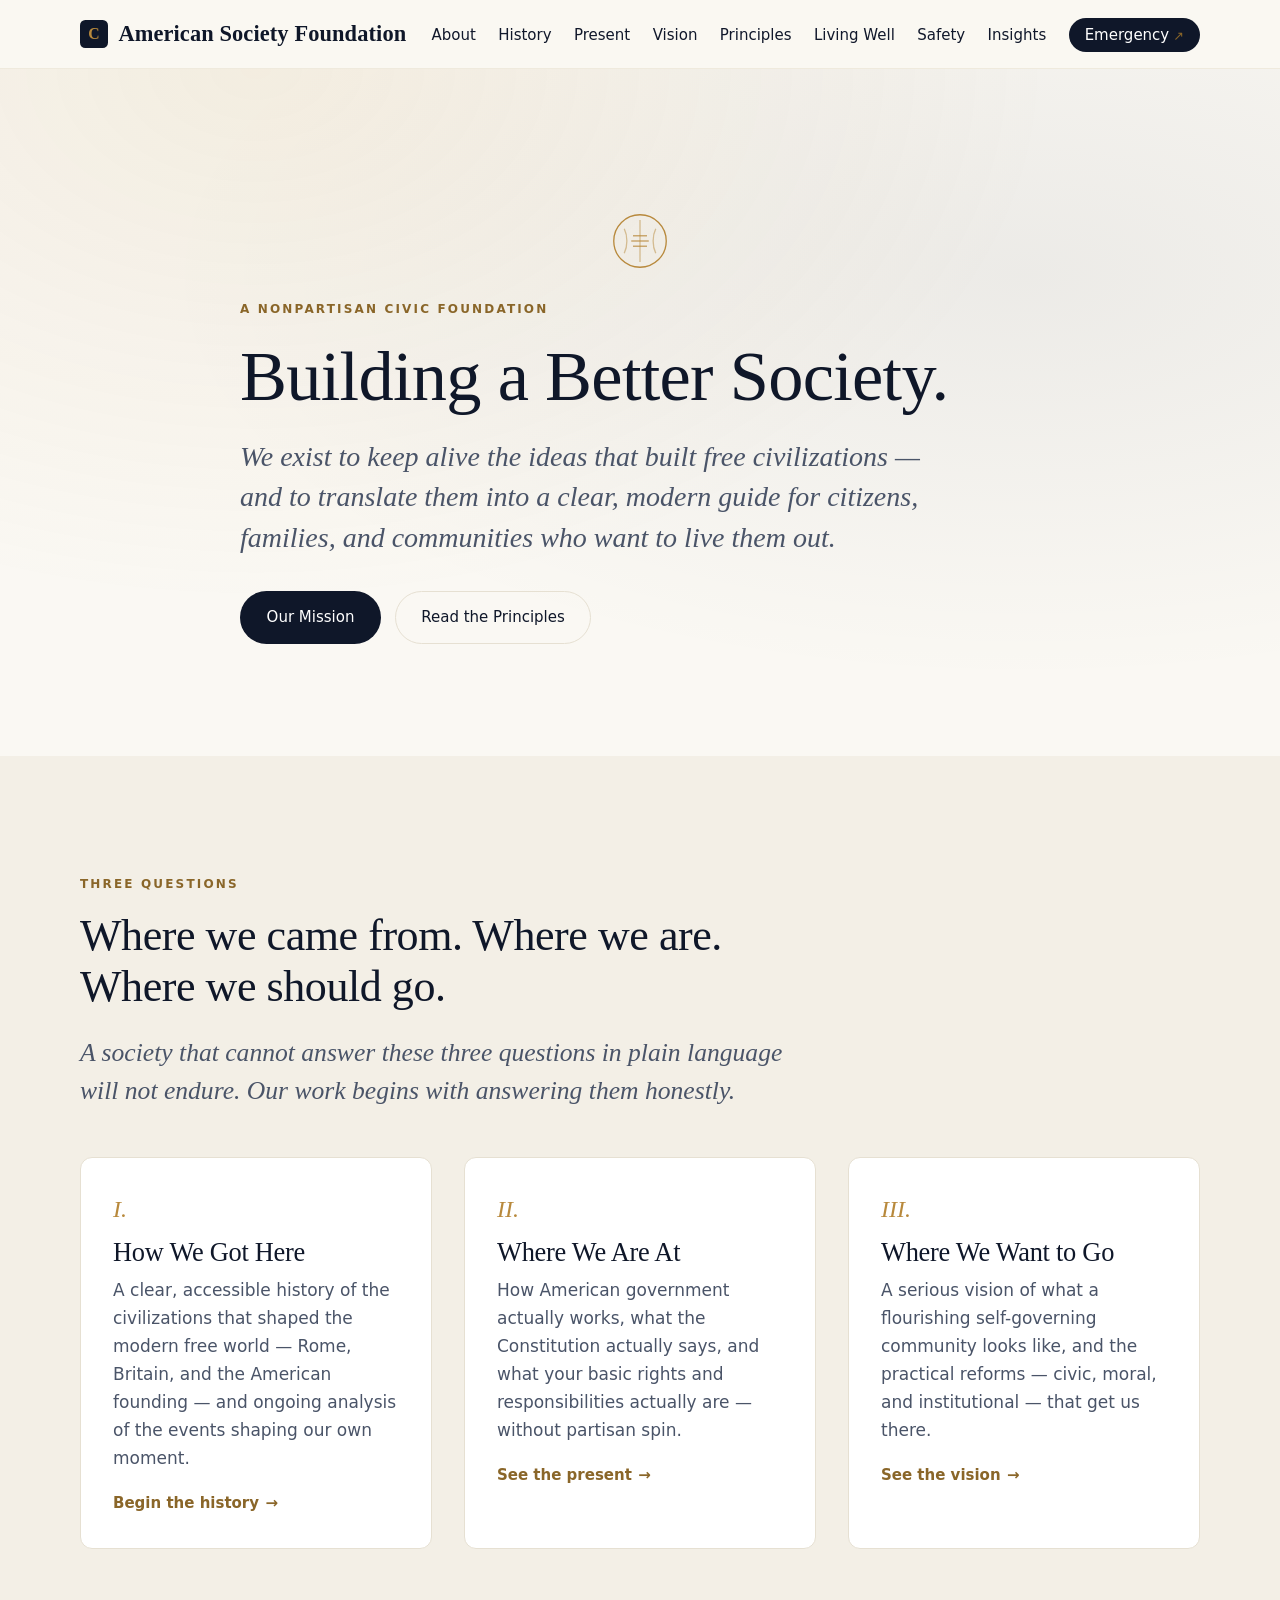
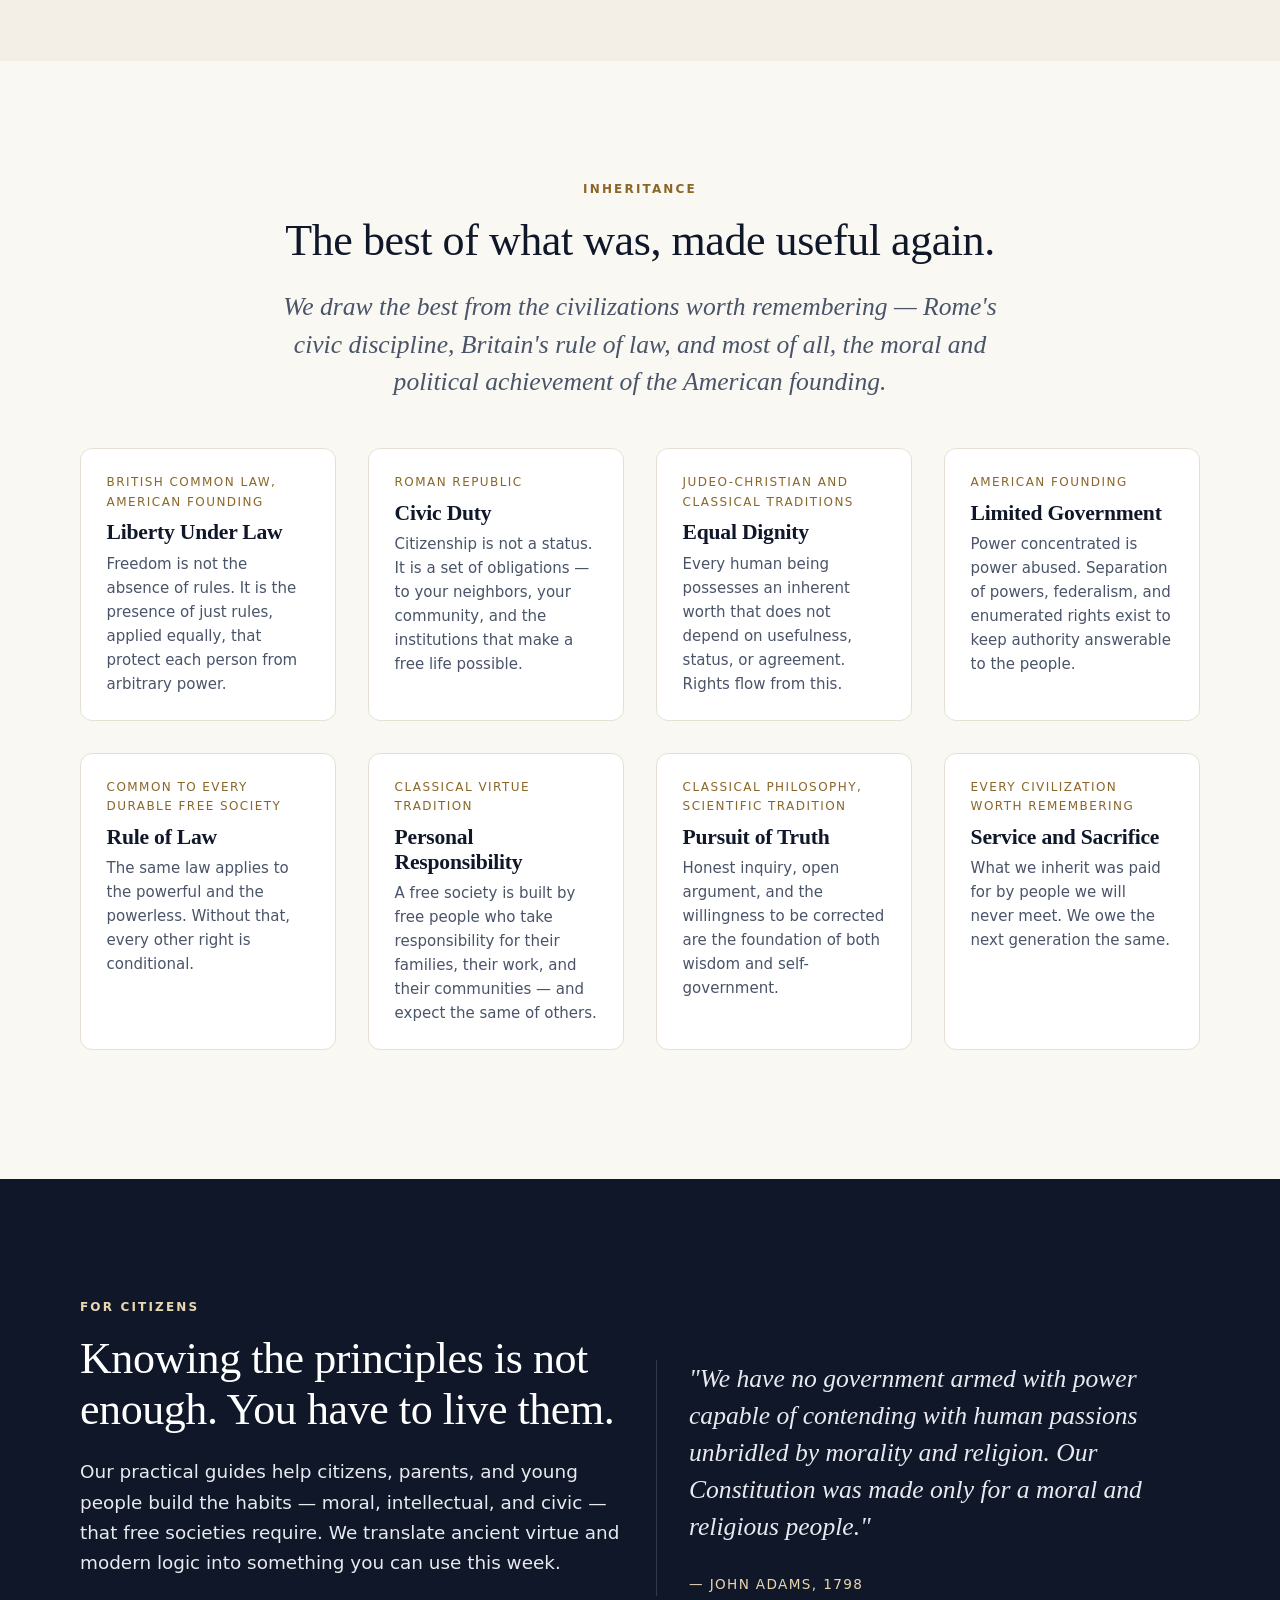
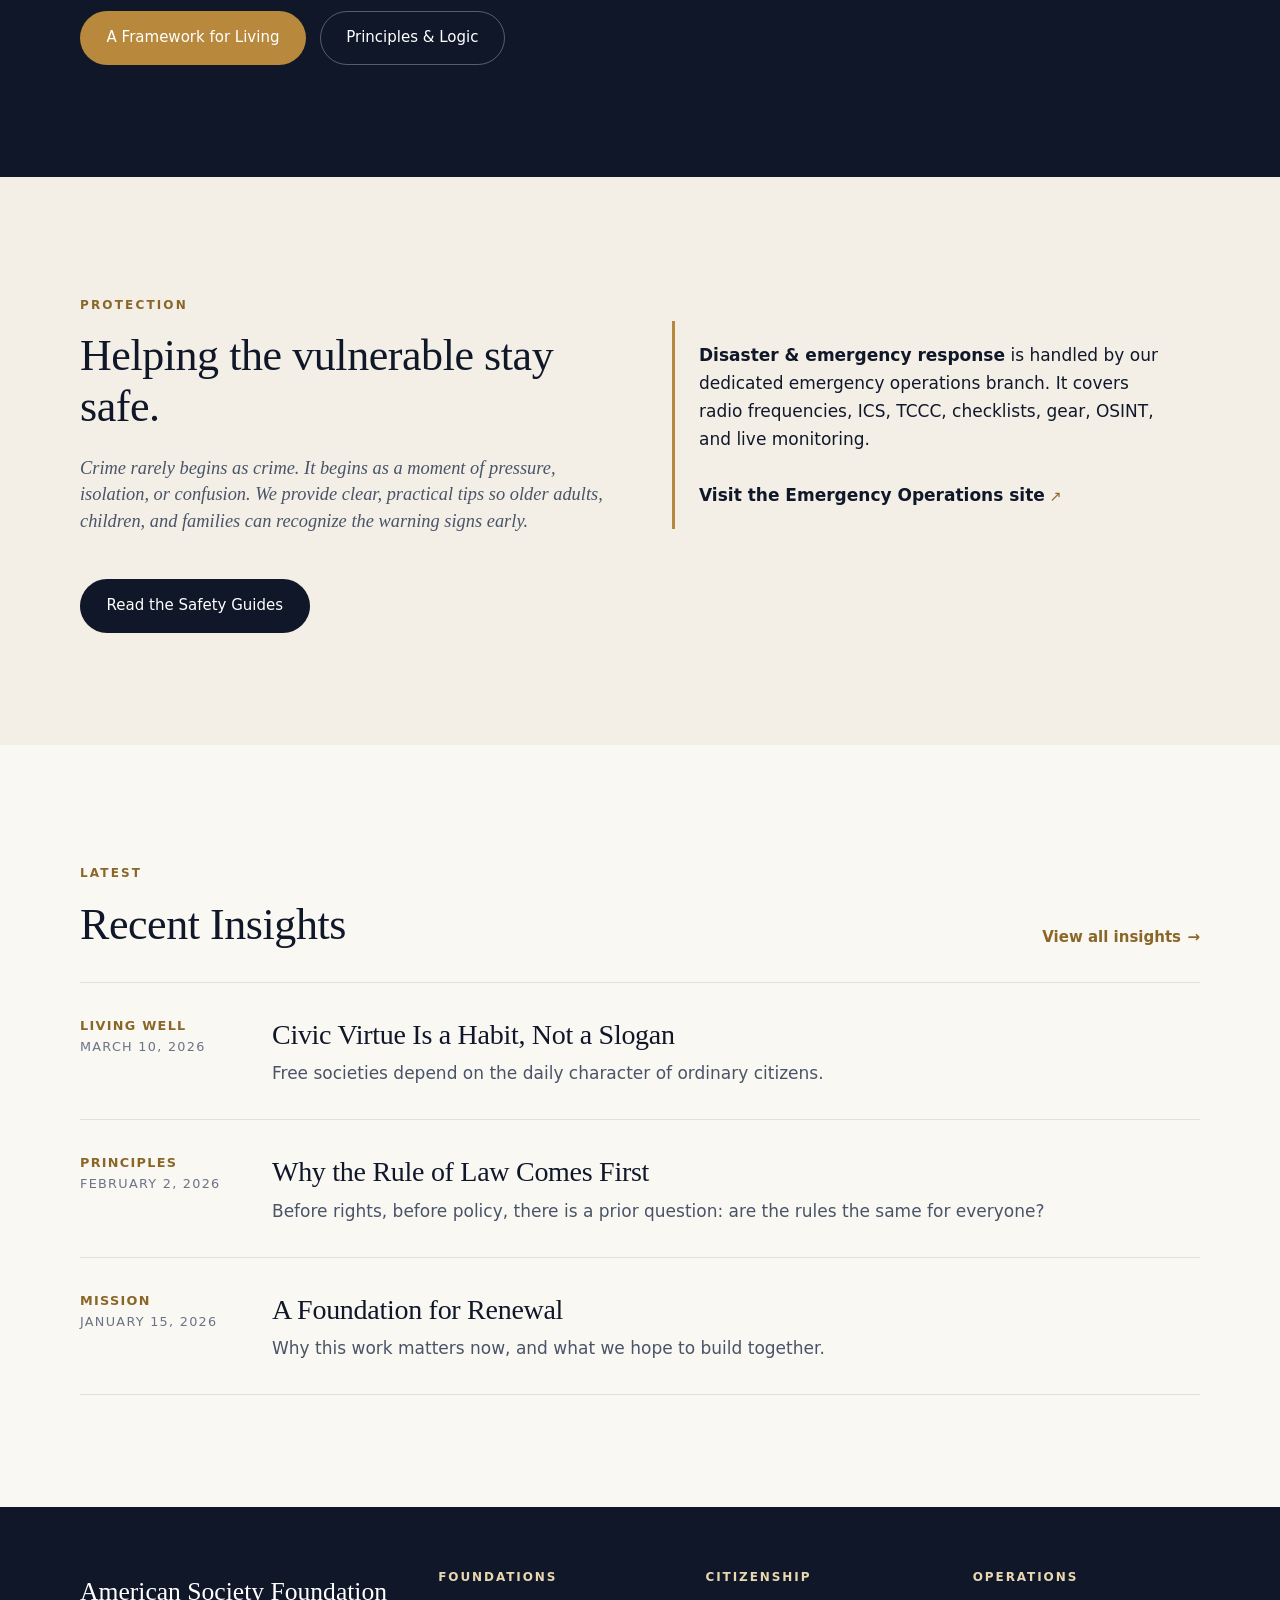
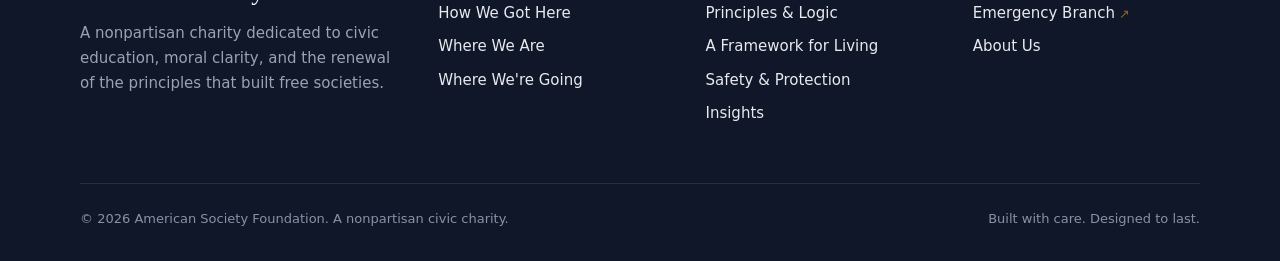
==== index.html @ f8b7f5d6 "first commit" ====
<!doctype html>
<html lang="en">
<head>
  <meta charset="utf-8" />
  <meta name="viewport" content="width=device-width, initial-scale=1" />
  <title>Civitas Foundation — Building a Better Society</title>
  <meta name="description" content="A nonpartisan charity dedicated to civic education, moral clarity, and the renewal of the principles that built free societies. History, government, virtue, and personal responsibility — clearly explained." />
  <meta name="theme-color" content="#0f1729" />
  <link rel="canonical" href="https://example.org/" />
  <link rel="icon" href="data:image/svg+xml,%3Csvg xmlns='http://www.w3.org/2000/svg' viewBox='0 0 32 32'%3E%3Crect width='32' height='32' fill='%230f1729'/%3E%3Ctext x='16' y='22' text-anchor='middle' font-family='Georgia,serif' font-size='18' fill='%23b8893c'%3EC%3C/text%3E%3C/svg%3E" />
  <link rel="stylesheet" href="css/styles.css" />

  <!-- Open Graph / Twitter -->
  <meta property="og:type" content="website" />
  <meta property="og:title" content="Civitas Foundation — Building a Better Society" />
  <meta property="og:description" content="Civic education, moral clarity, and the renewal of the principles that built free societies." />
  <meta property="og:url" content="https://example.org/" />
  <meta name="twitter:card" content="summary_large_image" />

  <!-- JSON-LD: Organization -->
  <script type="application/ld+json">
  {
    "@context": "https://schema.org",
    "@type": "NGO",
    "name": "Civitas Foundation",
    "description": "A nonpartisan charity dedicated to civic education, moral clarity, and the renewal of the principles that built free societies.",
    "url": "https://example.org/",
    "sameAs": []
  }
  </script>
</head>
<body>

  <a class="skip" href="#main">Skip to content</a>

  <header class="site-header">
    <div class="container">
      <nav class="nav" aria-label="Primary">
        <a class="brand" href="index.html" aria-label="Civitas Foundation home">
          <svg class="brand__mark" viewBox="0 0 32 32" aria-hidden="true">
            <rect width="32" height="32" rx="6" fill="#0f1729"/>
            <text x="16" y="22" text-anchor="middle" font-family="Cormorant Garamond, Georgia, serif" font-size="18" fill="#b8893c" font-weight="600">C</text>
          </svg>
          <span data-site="name">Civitas Foundation</span>
        </a>
        <button class="nav-toggle" aria-label="Toggle menu" aria-expanded="false" aria-controls="nav-links">
          <svg viewBox="0 0 24 24" fill="none" stroke="currentColor" stroke-width="2" stroke-linecap="round"><path d="M4 7h16M4 12h16M4 17h16"/></svg>
        </button>
        <ul class="nav-links" id="nav-links">
          <li><a href="about.html">About</a></li>
          <li><a href="history.html">History</a></li>
          <li><a href="present.html">Present</a></li>
          <li><a href="future.html">Vision</a></li>
          <li><a href="principles.html">Principles</a></li>
          <li><a href="living.html">Living Well</a></li>
          <li><a href="safety.html">Safety</a></li>
          <li><a href="articles.html">Insights</a></li>
          <li><a class="nav-cta ext" data-emergency-link href="#">Emergency</a></li>
        </ul>
      </nav>
    </div>
  </header>

  <main id="main">

    <!-- HERO -->
    <section class="hero">
      <div class="container hero__inner">
        <svg class="crest" viewBox="0 0 64 64" aria-hidden="true" fill="none" stroke="currentColor" stroke-width="1.5">
          <circle cx="32" cy="32" r="30"/>
          <path d="M32 8v48M14 18c4 8 4 20 0 28M50 18c-4 8-4 20 0 28" opacity="0.5"/>
          <path d="M22 32h20M24 26h16M24 38h16" opacity="0.7"/>
        </svg>
        <span class="eyebrow">A Nonpartisan Civic Foundation</span>
        <h1>Building a&nbsp;Better Society.</h1>
        <p class="hero__lead">
          We exist to keep alive the ideas that built free civilizations — and to translate them into a clear, modern guide for citizens, families, and communities who want to live them out.
        </p>
        <div class="cta-row">
          <a href="about.html" class="btn btn--primary">Our Mission</a>
          <a href="principles.html" class="btn btn--ghost">Read the Principles</a>
        </div>
      </div>
    </section>

    <!-- THREE PILLARS -->
    <section class="section section--alt">
      <div class="container">
        <div style="max-width: 720px; margin-bottom: 3rem;" class="reveal">
          <span class="eyebrow">Three Questions</span>
          <h2>Where we came from. Where we are. Where we should go.</h2>
          <p class="lead">A society that cannot answer these three questions in plain language will not endure. Our work begins with answering them honestly.</p>
        </div>

        <div class="grid grid--3">
          <article class="card reveal">
            <span class="card__num">I.</span>
            <h3 class="card__title">How We Got Here</h3>
            <p class="card__body">
              A clear, accessible history of the civilizations that shaped the modern free world — Rome, Britain, and the American founding — and ongoing analysis of the events shaping our own moment.
            </p>
            <a href="history.html" class="card__link">Begin the history</a>
          </article>

          <article class="card reveal">
            <span class="card__num">II.</span>
            <h3 class="card__title">Where We Are At</h3>
            <p class="card__body">
              How American government actually works, what the Constitution actually says, and what your basic rights and responsibilities actually are — without partisan spin.
            </p>
            <a href="present.html" class="card__link">See the present</a>
          </article>

          <article class="card reveal">
            <span class="card__num">III.</span>
            <h3 class="card__title">Where We Want to Go</h3>
            <p class="card__body">
              A serious vision of what a flourishing self-governing community looks like, and the practical reforms — civic, moral, and institutional — that get us there.
            </p>
            <a href="future.html" class="card__link">See the vision</a>
          </article>
        </div>
      </div>
    </section>

    <!-- VALUES -->
    <section class="section">
      <div class="container">
        <div style="text-align: center; max-width: 720px; margin: 0 auto 3rem;" class="reveal">
          <span class="eyebrow">Inheritance</span>
          <h2>The best of what was, made useful again.</h2>
          <p class="lead">
            We draw the best from the civilizations worth remembering — Rome's civic discipline, Britain's rule of law, and most of all, the moral and political achievement of the American founding.
          </p>
        </div>
        <ul class="grid grid--4" style="list-style:none; padding:0;" data-source="data/values.json" data-template="value"></ul>
      </div>
    </section>

    <!-- LIVING WELL -->
    <section class="section section--dark">
      <div class="container">
        <div class="grid grid--2" style="align-items:center;">
          <div class="reveal">
            <span class="eyebrow">For Citizens</span>
            <h2>Knowing the principles is not enough. You have to live them.</h2>
            <p style="font-size:1.15rem; max-width:540px;">
              Our practical guides help citizens, parents, and young people build the habits — moral, intellectual, and civic — that free societies require. We translate ancient virtue and modern logic into something you can use this week.
            </p>
            <div class="cta-row">
              <a href="living.html" class="btn btn--gold">A Framework for Living</a>
              <a href="principles.html" class="btn btn--ghost" style="color:#fff; border-color:rgba(255,255,255,0.3);">Principles &amp; Logic</a>
            </div>
          </div>
          <div class="reveal" style="border-left: 1px solid rgba(255,255,255,0.15); padding-left: 2rem;">
            <p style="font-family: var(--font-serif); font-size: 1.6rem; line-height: 1.45; font-style: italic; color:#e8eaf0;">
              "We have no government armed with power capable of contending with human passions unbridled by morality and religion. Our Constitution was made only for a moral and religious people."
            </p>
            <p style="margin-top: 1rem; font-size: 0.85rem; letter-spacing: 0.1em; text-transform: uppercase; color: var(--color-accent-soft);">— John Adams, 1798</p>
          </div>
        </div>
      </div>
    </section>

    <!-- SAFETY -->
    <section class="section section--alt">
      <div class="container">
        <div class="grid grid--2" style="align-items:start; gap: 4rem;">
          <div class="reveal">
            <span class="eyebrow">Protection</span>
            <h2>Helping the vulnerable stay safe.</h2>
            <p class="lead" style="font-size: 1.15rem;">
              Crime rarely begins as crime. It begins as a moment of pressure, isolation, or confusion. We provide clear, practical tips so older adults, children, and families can recognize the warning signs early.
            </p>
            <a href="safety.html" class="btn btn--primary" style="margin-top:1.5rem;">Read the Safety Guides</a>
          </div>
          <div class="reveal">
            <div class="callout">
              <strong>Disaster &amp; emergency response</strong> is handled by our dedicated emergency operations branch. It covers radio frequencies, ICS, TCCC, checklists, gear, OSINT, and live monitoring.
              <br><br>
              <a class="ext" data-emergency-link href="#"><strong>Visit the Emergency Operations site</strong></a>
            </div>
          </div>
        </div>
      </div>
    </section>

    <!-- LATEST INSIGHTS -->
    <section class="section">
      <div class="container">
        <div style="display:flex; align-items:end; justify-content:space-between; flex-wrap:wrap; gap:1rem; margin-bottom: 2rem;" class="reveal">
          <div>
            <span class="eyebrow">Latest</span>
            <h2 style="margin:0;">Recent Insights</h2>
          </div>
          <a href="articles.html" class="card__link">View all insights</a>
        </div>
        <ul class="article-list" data-source="data/articles.json" data-template="article" data-limit="3"></ul>
      </div>
    </section>

  </main>

  <!-- FOOTER -->
  <footer class="site-footer">
    <div class="container">
      <div class="footer-grid">
        <div>
          <div class="footer-brand" data-site="name">Civitas Foundation</div>
          <p class="footer-tagline" data-site="description">Building a better society through civic education and moral clarity.</p>
        </div>
        <div class="footer-col">
          <h4>Foundations</h4>
          <ul>
            <li><a href="history.html">How We Got Here</a></li>
            <li><a href="present.html">Where We Are</a></li>
            <li><a href="future.html">Where We're Going</a></li>
          </ul>
        </div>
        <div class="footer-col">
          <h4>Citizenship</h4>
          <ul>
            <li><a href="principles.html">Principles &amp; Logic</a></li>
            <li><a href="living.html">A Framework for Living</a></li>
            <li><a href="safety.html">Safety &amp; Protection</a></li>
            <li><a href="articles.html">Insights</a></li>
          </ul>
        </div>
        <div class="footer-col">
          <h4>Operations</h4>
          <ul>
            <li><a class="ext" data-emergency-link href="#">Emergency Branch</a></li>
            <li><a href="about.html">About Us</a></li>
          </ul>
        </div>
      </div>
      <div class="footer-bottom">
        <div>© <span id="year">2026</span> <span data-site="name">Civitas Foundation</span>. A nonpartisan civic charity.</div>
        <div>Built with care. Designed to last.</div>
      </div>
    </div>
  </footer>

  <script src="js/data-loader.js"></script>
  <script src="js/main.js"></script>
</body>
</html>
---- css/styles.css ----
/* ==========================================================================
   Civitas Foundation — Design System
   Modern + classical. Apple-style restraint with civic gravity.
   ========================================================================== */

:root {
  /* Palette */
  --color-bg: #faf8f3;          /* warm cream — like aged paper / marble */
  --color-surface: #ffffff;
  --color-surface-alt: #f3efe6;
  --color-text: #11182b;        /* deep ink */
  --color-text-muted: #4a5468;
  --color-text-soft: #6b7387;
  --color-navy: #0f1729;        /* federal navy */
  --color-navy-soft: #1a2440;
  --color-accent: #b8893c;      /* antique gold */
  --color-accent-dark: #8a6629;
  --color-accent-soft: #e8d8b0;
  --color-border: #e6e0d2;
  --color-border-soft: #efeadd;

  /* Typography */
  --font-serif: 'Cormorant Garamond', 'Playfair Display', 'Times New Roman', Georgia, serif;
  --font-sans: -apple-system, BlinkMacSystemFont, 'Inter', 'Segoe UI', Roboto, system-ui, sans-serif;
  --font-mono: ui-monospace, 'SF Mono', 'Menlo', monospace;

  /* Scale */
  --fs-xs: 0.8125rem;
  --fs-sm: 0.9375rem;
  --fs-base: 1.0625rem;
  --fs-lg: 1.1875rem;
  --fs-xl: 1.5rem;
  --fs-2xl: 2rem;
  --fs-3xl: 2.75rem;
  --fs-4xl: 3.75rem;
  --fs-5xl: 5rem;

  /* Layout */
  --max-w: 1200px;
  --max-w-content: 720px;
  --max-w-wide: 1400px;
  --pad-x: clamp(1.25rem, 4vw, 2.5rem);
  --radius: 4px;
  --radius-lg: 12px;

  /* Motion */
  --ease: cubic-bezier(0.2, 0.7, 0.2, 1);
  --dur: 220ms;

  /* Shadow */
  --shadow-sm: 0 1px 2px rgba(15, 23, 41, 0.04), 0 1px 3px rgba(15, 23, 41, 0.06);
  --shadow-md: 0 4px 12px rgba(15, 23, 41, 0.06), 0 8px 24px rgba(15, 23, 41, 0.05);
  --shadow-lg: 0 12px 40px rgba(15, 23, 41, 0.10);
}

/* Web fonts (Cormorant + Inter) */
@import url('https://fonts.googleapis.com/css2?family=Cormorant+Garamond:ital,wght@0,400;0,500;0,600;0,700;1,400;1,500&family=Inter:wght@400;500;600;700&display=swap');

/* ==========================================================================
   Reset & base
   ========================================================================== */

*, *::before, *::after { box-sizing: border-box; }

html {
  -webkit-text-size-adjust: 100%;
  text-size-adjust: 100%;
  scroll-behavior: smooth;
}

body {
  margin: 0;
  background: var(--color-bg);
  color: var(--color-text);
  font-family: var(--font-sans);
  font-size: var(--fs-base);
  line-height: 1.65;
  -webkit-font-smoothing: antialiased;
  -moz-osx-font-smoothing: grayscale;
  text-rendering: optimizeLegibility;
  font-feature-settings: 'kern', 'liga', 'calt';
}

img, svg { max-width: 100%; display: block; }

a {
  color: var(--color-navy);
  text-decoration: none;
  transition: color var(--dur) var(--ease);
}
a:hover { color: var(--color-accent-dark); }

p { margin: 0 0 1.1em; }
p:last-child { margin-bottom: 0; }

/* Headings — classical serif */
h1, h2, h3, h4, h5 {
  font-family: var(--font-serif);
  font-weight: 500;
  line-height: 1.15;
  letter-spacing: -0.01em;
  color: var(--color-navy);
  margin: 0 0 0.5em;
}
h1 { font-size: clamp(2.5rem, 5.5vw, var(--fs-5xl)); font-weight: 500; }
h2 { font-size: clamp(2rem, 3.8vw, var(--fs-3xl)); }
h3 { font-size: var(--fs-2xl); }
h4 { font-size: var(--fs-xl); font-weight: 600; }

/* Eyebrow / kicker — small caps sans, used above headings */
.eyebrow {
  display: inline-block;
  font-family: var(--font-sans);
  font-size: 0.75rem;
  font-weight: 600;
  letter-spacing: 0.18em;
  text-transform: uppercase;
  color: var(--color-accent-dark);
  margin-bottom: 1rem;
}

.lead {
  font-family: var(--font-serif);
  font-size: clamp(1.25rem, 2vw, 1.6rem);
  line-height: 1.45;
  color: var(--color-text-muted);
  font-style: italic;
  font-weight: 400;
}

/* ==========================================================================
   Utility classes
   ========================================================================== */

.container {
  width: 100%;
  max-width: var(--max-w);
  margin: 0 auto;
  padding-left: var(--pad-x);
  padding-right: var(--pad-x);
}
.container--narrow { max-width: var(--max-w-content); }
.container--wide   { max-width: var(--max-w-wide); }

.section { padding: clamp(4rem, 9vw, 7rem) 0; }
.section--tight { padding: clamp(2.5rem, 6vw, 4.5rem) 0; }
.section--alt { background: var(--color-surface-alt); }
.section--dark {
  background: var(--color-navy);
  color: #e8eaf0;
}
.section--dark h1, .section--dark h2, .section--dark h3 { color: #ffffff; }
.section--dark .eyebrow { color: var(--color-accent-soft); }
.section--dark .lead { color: #c8cdd9; }

.divider-ornament {
  display: flex;
  align-items: center;
  justify-content: center;
  gap: 0.75rem;
  margin: 2.5rem auto;
  color: var(--color-accent);
  opacity: 0.7;
}
.divider-ornament::before,
.divider-ornament::after {
  content: '';
  flex: 0 0 60px;
  height: 1px;
  background: currentColor;
}
.divider-ornament__mark {
  font-family: var(--font-serif);
  font-size: 1.25rem;
  letter-spacing: 0.5em;
}

/* ==========================================================================
   Header / Navigation
   ========================================================================== */

.site-header {
  position: sticky;
  top: 0;
  z-index: 50;
  background: rgba(250, 248, 243, 0.85);
  backdrop-filter: saturate(180%) blur(20px);
  -webkit-backdrop-filter: saturate(180%) blur(20px);
  border-bottom: 1px solid var(--color-border-soft);
}

.nav {
  display: flex;
  align-items: center;
  justify-content: space-between;
  height: 68px;
}

.brand {
  display: flex;
  align-items: center;
  gap: 0.65rem;
  font-family: var(--font-serif);
  font-size: 1.4rem;
  font-weight: 600;
  color: var(--color-navy);
  letter-spacing: 0.005em;
}
.brand__mark {
  width: 28px;
  height: 28px;
  flex: 0 0 28px;
}
.brand:hover { color: var(--color-accent-dark); }

.nav-links {
  display: flex;
  align-items: center;
  gap: 1.4rem;
  list-style: none;
  margin: 0;
  padding: 0;
}
.nav-links a {
  font-size: var(--fs-sm);
  font-weight: 500;
  color: var(--color-text);
  position: relative;
  padding: 0.25rem 0;
}
.nav-links a:hover { color: var(--color-accent-dark); }
.nav-links a.active::after {
  content: '';
  position: absolute;
  left: 0; right: 0; bottom: -4px;
  height: 1.5px;
  background: var(--color-accent);
}
.nav-links .nav-cta {
  background: var(--color-navy);
  color: #fff;
  padding: 0.5rem 1rem;
  border-radius: 999px;
  font-weight: 500;
}
.nav-links .nav-cta:hover { background: var(--color-accent-dark); color: #fff; }

.nav-toggle {
  display: none;
  border: 0;
  background: transparent;
  width: 40px; height: 40px;
  cursor: pointer;
  color: var(--color-navy);
}
.nav-toggle svg { width: 22px; height: 22px; margin: auto; }

@media (max-width: 1024px) {
  .nav-toggle { display: flex; align-items: center; justify-content: center; }
  .nav-links {
    position: fixed;
    inset: 68px 0 auto 0;
    background: var(--color-bg);
    border-bottom: 1px solid var(--color-border);
    flex-direction: column;
    align-items: stretch;
    gap: 0;
    padding: 1rem var(--pad-x);
    transform: translateY(-110%);
    transition: transform var(--dur) var(--ease);
    box-shadow: var(--shadow-md);
  }
  .nav-links.open { transform: translateY(0); }
  .nav-links li { width: 100%; }
  .nav-links a {
    display: block;
    padding: 0.95rem 0;
    border-bottom: 1px solid var(--color-border-soft);
  }
  .nav-links .nav-cta { text-align: center; margin-top: 0.5rem; }
}

/* ==========================================================================
   Hero
   ========================================================================== */

.hero {
  position: relative;
  padding: clamp(5rem, 12vw, 9rem) 0 clamp(4rem, 9vw, 7rem);
  overflow: hidden;
}
.hero::before {
  content: '';
  position: absolute;
  inset: 0;
  background:
    radial-gradient(ellipse at 20% 0%, rgba(184, 137, 60, 0.10), transparent 55%),
    radial-gradient(ellipse at 80% 30%, rgba(15, 23, 41, 0.06), transparent 60%);
  pointer-events: none;
}
.hero__inner {
  position: relative;
  max-width: 880px;
}
.hero h1 {
  margin-bottom: 1.25rem;
}
.hero__lead {
  font-family: var(--font-serif);
  font-size: clamp(1.25rem, 2.2vw, 1.75rem);
  line-height: 1.45;
  color: var(--color-text-muted);
  font-weight: 400;
  font-style: italic;
  max-width: 720px;
}

/* ==========================================================================
   Buttons
   ========================================================================== */

.btn {
  display: inline-flex;
  align-items: center;
  gap: 0.5rem;
  font-family: var(--font-sans);
  font-size: var(--fs-sm);
  font-weight: 500;
  padding: 0.85rem 1.6rem;
  border-radius: 999px;
  border: 1px solid transparent;
  cursor: pointer;
  transition: all var(--dur) var(--ease);
  white-space: nowrap;
}
.btn--primary {
  background: var(--color-navy);
  color: #fff;
}
.btn--primary:hover {
  background: var(--color-accent-dark);
  color: #fff;
  transform: translateY(-1px);
}
.btn--ghost {
  background: transparent;
  color: var(--color-navy);
  border-color: var(--color-border);
}
.btn--ghost:hover {
  border-color: var(--color-navy);
  color: var(--color-navy);
}
.btn--gold {
  background: var(--color-accent);
  color: #fff;
}
.btn--gold:hover { background: var(--color-accent-dark); color: #fff; }

.cta-row { display: flex; flex-wrap: wrap; gap: 0.85rem; margin-top: 2rem; }

/* ==========================================================================
   Pillars / cards grid (3 sections on home)
   ========================================================================== */

.grid { display: grid; gap: clamp(1.25rem, 2.5vw, 2rem); }
.grid--3 { grid-template-columns: repeat(3, minmax(0, 1fr)); }
.grid--2 { grid-template-columns: repeat(2, minmax(0, 1fr)); }
.grid--4 { grid-template-columns: repeat(4, minmax(0, 1fr)); }
@media (max-width: 880px) {
  .grid--3, .grid--4 { grid-template-columns: 1fr; }
  .grid--2 { grid-template-columns: 1fr; }
}

.card {
  background: var(--color-surface);
  border: 1px solid var(--color-border);
  border-radius: var(--radius-lg);
  padding: clamp(1.5rem, 2.5vw, 2.25rem);
  transition: transform var(--dur) var(--ease), box-shadow var(--dur) var(--ease), border-color var(--dur) var(--ease);
}
.card:hover {
  transform: translateY(-3px);
  box-shadow: var(--shadow-md);
  border-color: var(--color-accent-soft);
}
.card__num {
  font-family: var(--font-serif);
  font-style: italic;
  font-size: 1.5rem;
  color: var(--color-accent);
  display: block;
  margin-bottom: 0.5rem;
}
.card__title {
  font-family: var(--font-serif);
  font-size: 1.65rem;
  margin: 0 0 0.5rem;
  color: var(--color-navy);
}
.card__body {
  color: var(--color-text-muted);
  font-size: var(--fs-base);
  margin-bottom: 1rem;
}
.card__link {
  font-size: var(--fs-sm);
  font-weight: 600;
  color: var(--color-accent-dark);
  display: inline-flex;
  align-items: center;
  gap: 0.4rem;
}
.card__link::after {
  content: '→';
  transition: transform var(--dur) var(--ease);
}
.card__link:hover::after { transform: translateX(3px); }

/* Smaller value/principle list cards */
.tile {
  background: var(--color-surface);
  border: 1px solid var(--color-border);
  border-radius: var(--radius-lg);
  padding: 1.5rem 1.6rem;
}
.tile__title {
  font-family: var(--font-serif);
  font-size: 1.35rem;
  font-weight: 600;
  margin: 0 0 0.4rem;
  color: var(--color-navy);
}
.tile__source {
  font-size: 0.75rem;
  letter-spacing: 0.12em;
  text-transform: uppercase;
  color: var(--color-accent-dark);
  margin-bottom: 0.5rem;
  display: block;
}
.tile__body {
  color: var(--color-text-muted);
  font-size: var(--fs-sm);
  line-height: 1.6;
  margin: 0;
}

/* ==========================================================================
   Long-form prose
   ========================================================================== */

.prose {
  max-width: var(--max-w-content);
  margin: 0 auto;
}
.prose p {
  font-size: 1.125rem;
  line-height: 1.75;
  color: var(--color-text);
  margin-bottom: 1.4em;
}
.prose p:first-of-type::first-letter {
  font-family: var(--font-serif);
  float: left;
  font-size: 4.25rem;
  line-height: 0.85;
  padding: 0.4rem 0.6rem 0 0;
  color: var(--color-accent-dark);
  font-weight: 500;
}
.prose h2, .prose h3 {
  margin-top: 2.5em;
  margin-bottom: 0.7em;
}
.prose blockquote {
  border-left: 3px solid var(--color-accent);
  margin: 2em 0;
  padding: 0.25em 0 0.25em 1.5em;
  font-family: var(--font-serif);
  font-style: italic;
  font-size: 1.4rem;
  line-height: 1.5;
  color: var(--color-navy);
}
.prose ul, .prose ol {
  font-size: 1.0625rem;
  line-height: 1.75;
  padding-left: 1.4em;
}
.prose li { margin-bottom: 0.5em; }
.prose hr {
  border: 0;
  height: 1px;
  background: var(--color-border);
  margin: 2.5em 0;
}

/* ==========================================================================
   Article list
   ========================================================================== */

.article-list { list-style: none; padding: 0; margin: 0; }
.article-item {
  padding: 2rem 0;
  border-top: 1px solid var(--color-border);
  display: grid;
  grid-template-columns: 160px 1fr;
  gap: 2rem;
}
.article-item:last-child { border-bottom: 1px solid var(--color-border); }
.article-item__meta {
  font-size: 0.8rem;
  letter-spacing: 0.1em;
  text-transform: uppercase;
  color: var(--color-text-soft);
}
.article-item__category { color: var(--color-accent-dark); font-weight: 600; }
.article-item__title {
  font-family: var(--font-serif);
  font-size: 1.75rem;
  margin: 0.25rem 0 0.5rem;
  color: var(--color-navy);
}
.article-item__title a { color: inherit; }
.article-item__title a:hover { color: var(--color-accent-dark); }
.article-item__summary { color: var(--color-text-muted); margin: 0; }
@media (max-width: 720px) {
  .article-item { grid-template-columns: 1fr; gap: 0.5rem; }
}

/* ==========================================================================
   Hero image with classical motif (CSS-only)
   ========================================================================== */

.crest {
  width: 56px;
  height: 56px;
  margin: 0 auto 1.5rem;
  display: block;
  color: var(--color-accent);
}

/* ==========================================================================
   Footer
   ========================================================================== */

.site-footer {
  background: var(--color-navy);
  color: #c5cad6;
  padding: 4rem 0 2rem;
  font-size: var(--fs-sm);
}
.site-footer a { color: #e8eaf0; }
.site-footer a:hover { color: var(--color-accent-soft); }
.footer-grid {
  display: grid;
  grid-template-columns: 1.4fr 1fr 1fr 1fr;
  gap: 2.5rem;
  margin-bottom: 3rem;
}
.footer-col h4 {
  font-family: var(--font-sans);
  font-size: 0.75rem;
  letter-spacing: 0.16em;
  text-transform: uppercase;
  color: var(--color-accent-soft);
  margin-bottom: 1rem;
  font-weight: 600;
}
.footer-col ul { list-style: none; padding: 0; margin: 0; }
.footer-col li { margin-bottom: 0.55rem; }
.footer-brand {
  font-family: var(--font-serif);
  font-size: 1.6rem;
  color: #fff;
  margin-bottom: 0.5rem;
}
.footer-tagline { color: #9ba2b3; max-width: 320px; }
.footer-bottom {
  border-top: 1px solid rgba(255, 255, 255, 0.1);
  padding-top: 1.5rem;
  display: flex;
  justify-content: space-between;
  flex-wrap: wrap;
  gap: 1rem;
  color: #8a91a3;
  font-size: var(--fs-xs);
}
@media (max-width: 880px) {
  .footer-grid { grid-template-columns: 1fr 1fr; gap: 2rem; }
}
@media (max-width: 540px) {
  .footer-grid { grid-template-columns: 1fr; }
}

/* ==========================================================================
   Page header (smaller hero on inner pages)
   ========================================================================== */

.page-header {
  padding: clamp(4rem, 8vw, 6rem) 0 clamp(2rem, 4vw, 3rem);
  text-align: left;
}
.page-header h1 {
  font-size: clamp(2.2rem, 4.5vw, 4rem);
  margin-bottom: 1rem;
}
.page-header .lead {
  max-width: 720px;
}

/* ==========================================================================
   Reveal animation
   ========================================================================== */

.reveal {
  opacity: 0;
  transform: translateY(18px);
  transition: opacity 700ms var(--ease), transform 700ms var(--ease);
}
.reveal.in {
  opacity: 1;
  transform: translateY(0);
}
@media (prefers-reduced-motion: reduce) {
  .reveal { opacity: 1; transform: none; transition: none; }
  html { scroll-behavior: auto; }
}

/* ==========================================================================
   Inline pieces
   ========================================================================== */

.callout {
  background: var(--color-surface-alt);
  border-left: 3px solid var(--color-accent);
  padding: 1.25rem 1.5rem;
  border-radius: 0 var(--radius-lg) var(--radius-lg) 0;
  margin: 2rem 0;
  font-size: var(--fs-base);
  color: var(--color-text);
}
.callout strong { color: var(--color-navy); }

.tag {
  display: inline-block;
  font-size: 0.7rem;
  letter-spacing: 0.12em;
  text-transform: uppercase;
  background: var(--color-accent-soft);
  color: var(--color-accent-dark);
  padding: 0.25rem 0.6rem;
  border-radius: 999px;
  font-weight: 600;
}

/* External link arrow on emergency callouts */
.ext::after {
  content: ' ↗';
  font-size: 0.85em;
  color: var(--color-accent-dark);
}

/* Skip link for accessibility */
.skip {
  position: absolute;
  left: -9999px;
  top: 0;
}
.skip:focus {
  left: 1rem;
  top: 1rem;
  background: var(--color-navy);
  color: #fff;
  padding: 0.6rem 1rem;
  border-radius: 4px;
  z-index: 100;
}

/* Two-column structured content (used on Present page etc.) */
.two-col {
  display: grid;
  grid-template-columns: 220px 1fr;
  gap: 2.5rem;
  margin: 2.5rem 0;
}
.two-col__aside {
  font-family: var(--font-serif);
  font-size: 1.4rem;
  font-weight: 500;
  color: var(--color-accent-dark);
  font-style: italic;
  position: sticky;
  top: 90px;
  align-self: start;
}
@media (max-width: 720px) {
  .two-col { grid-template-columns: 1fr; gap: 1rem; }
  .two-col__aside { position: static; }
}
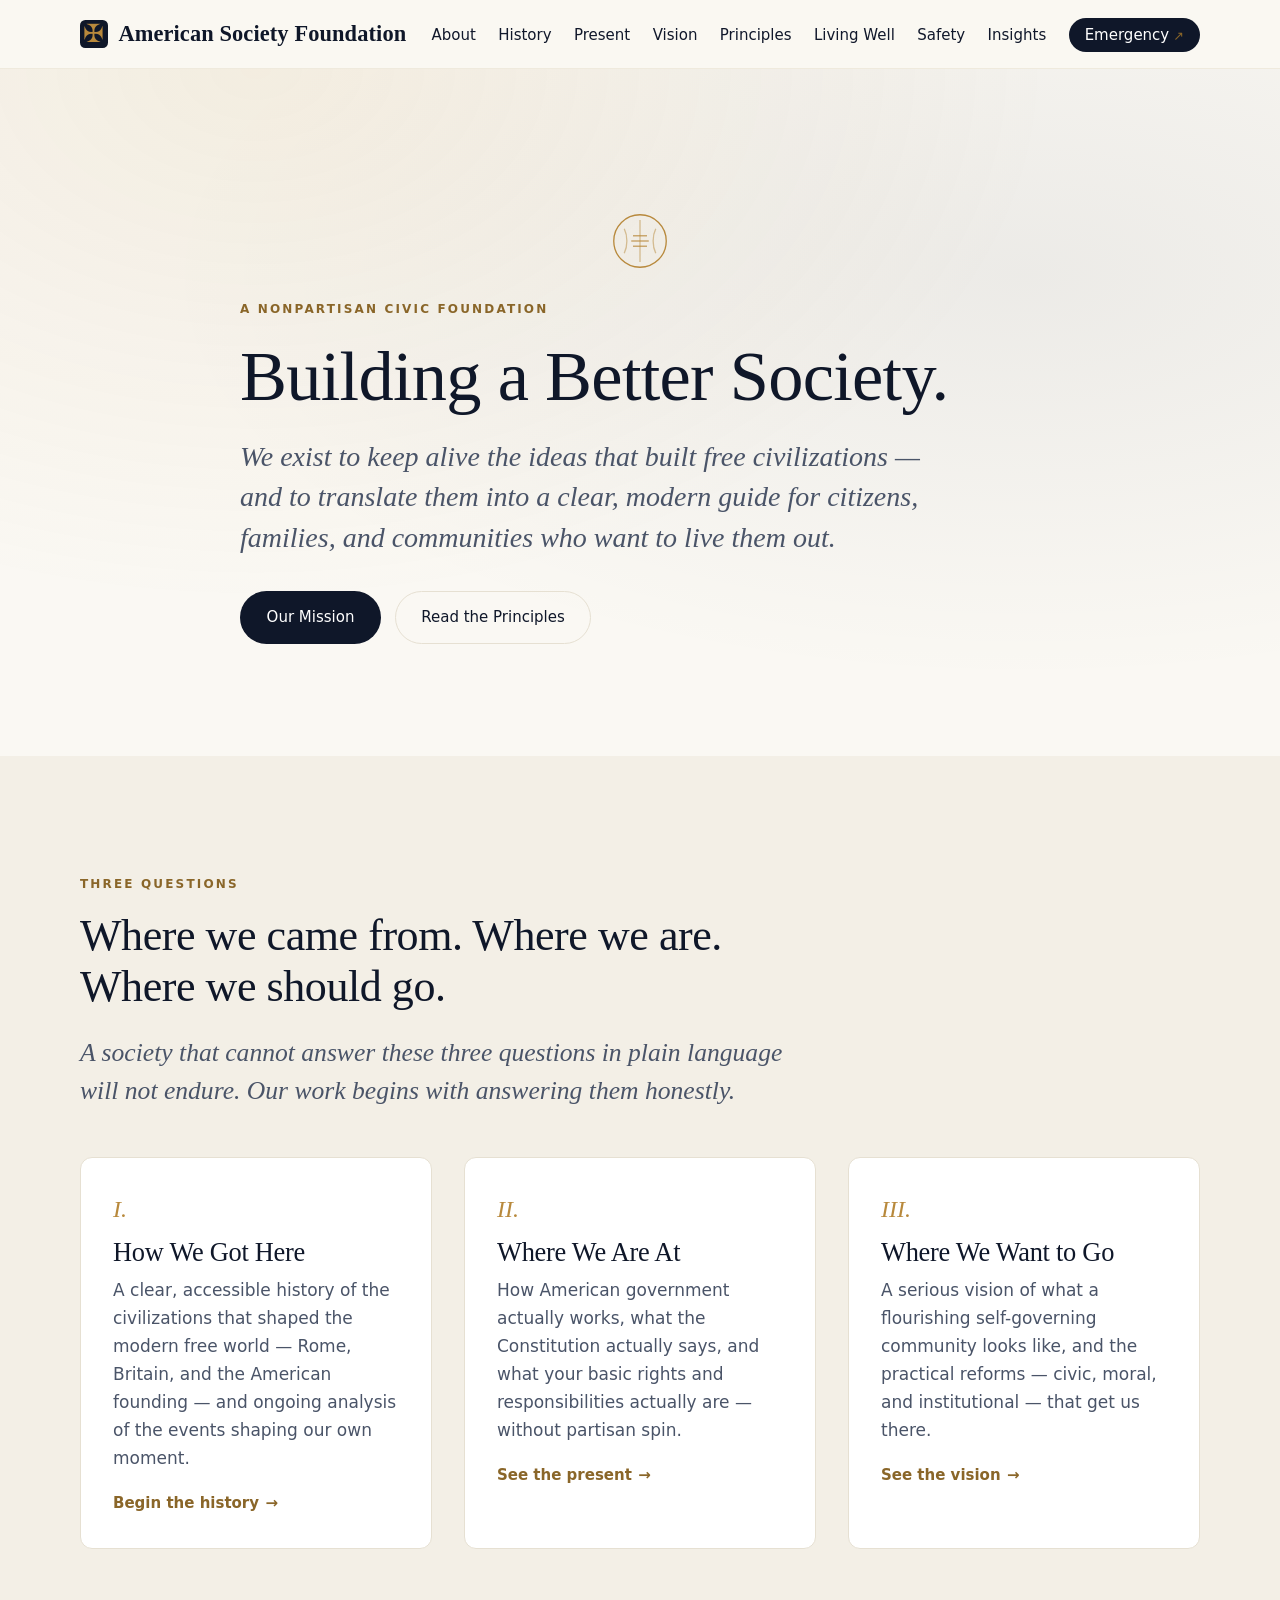
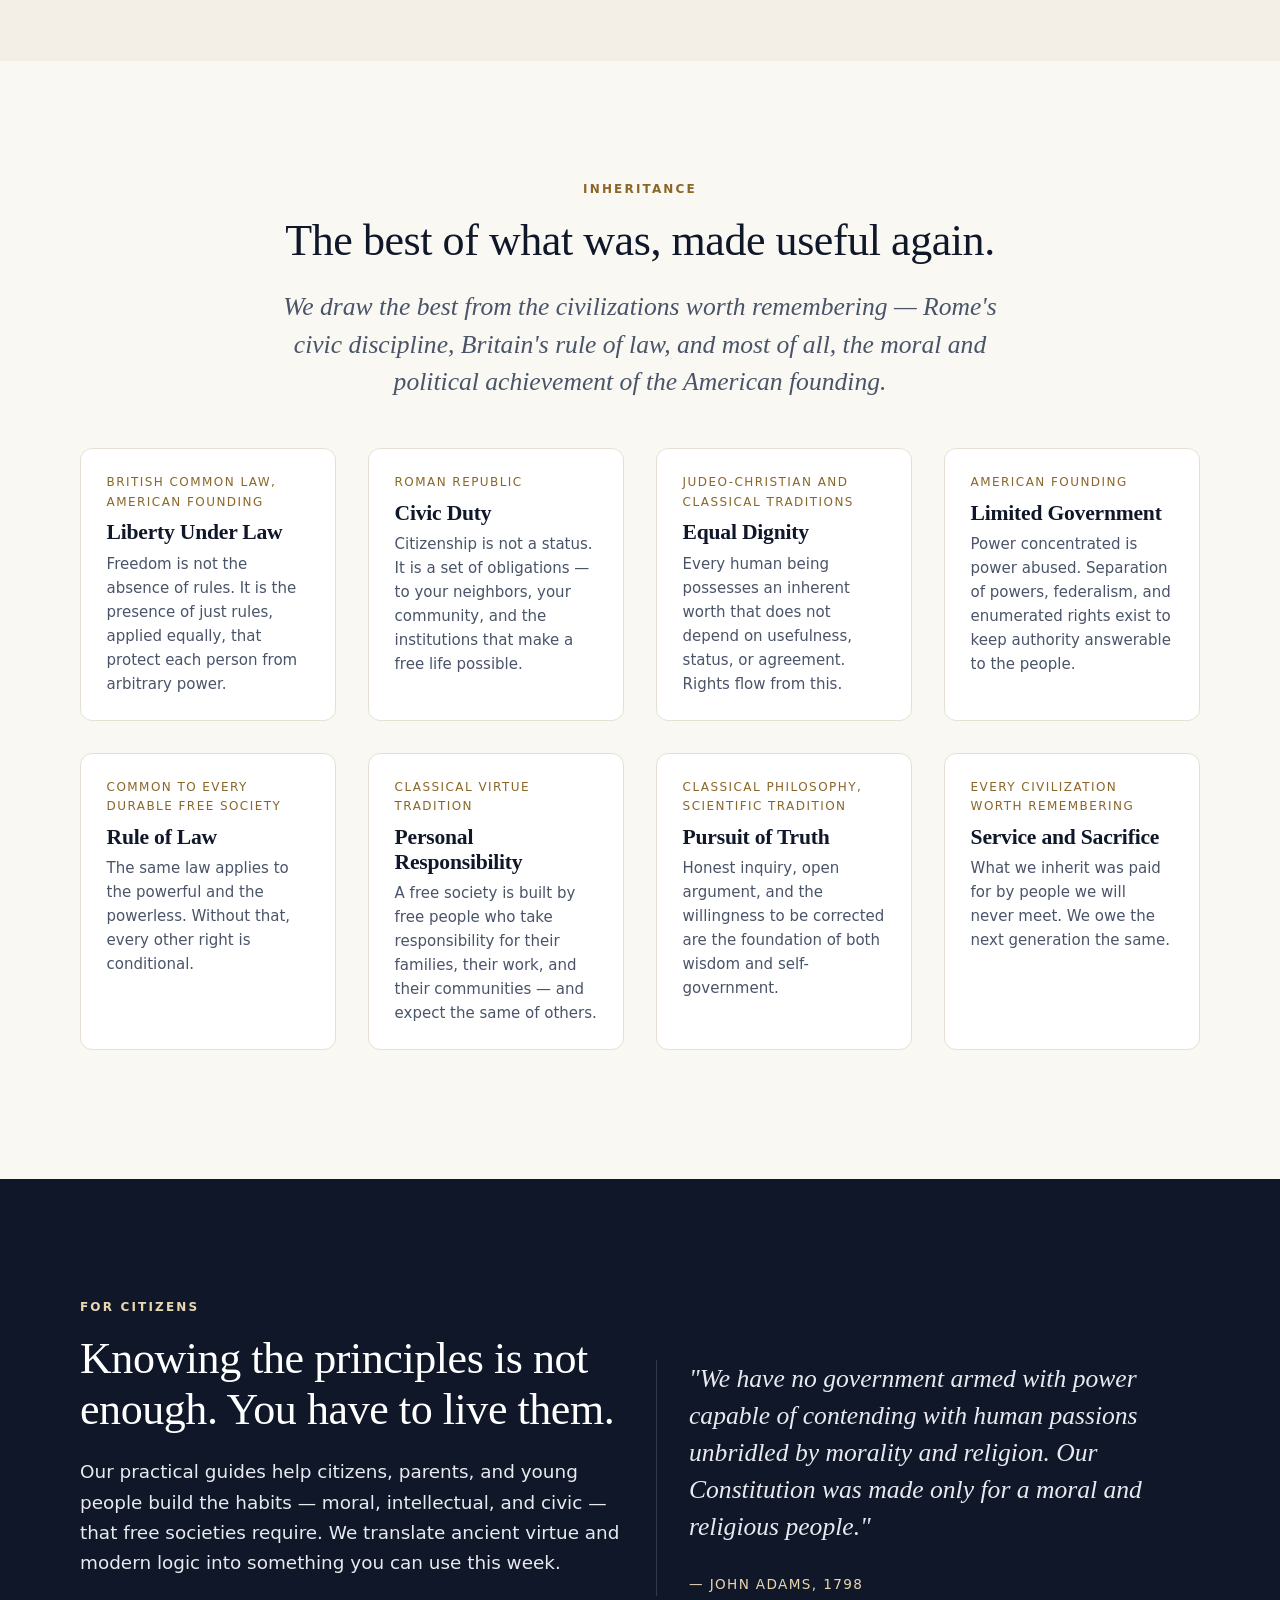
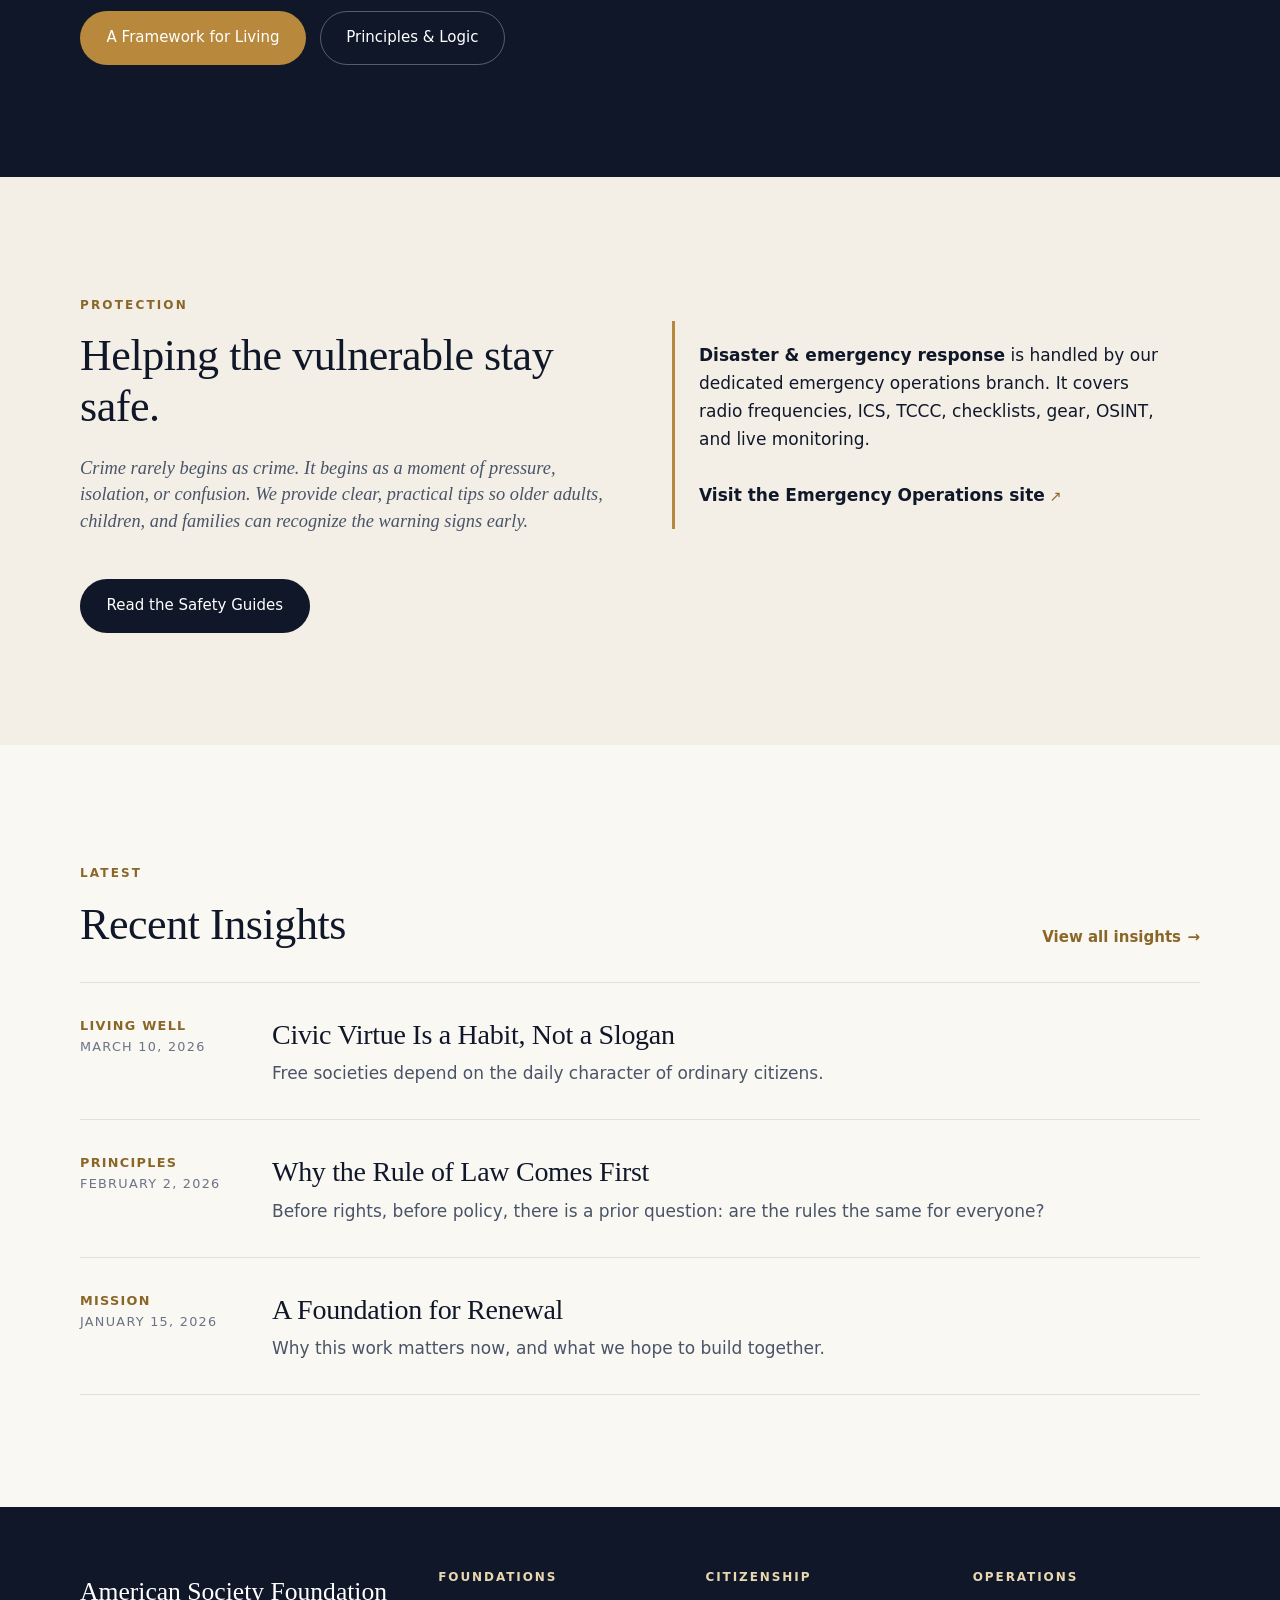
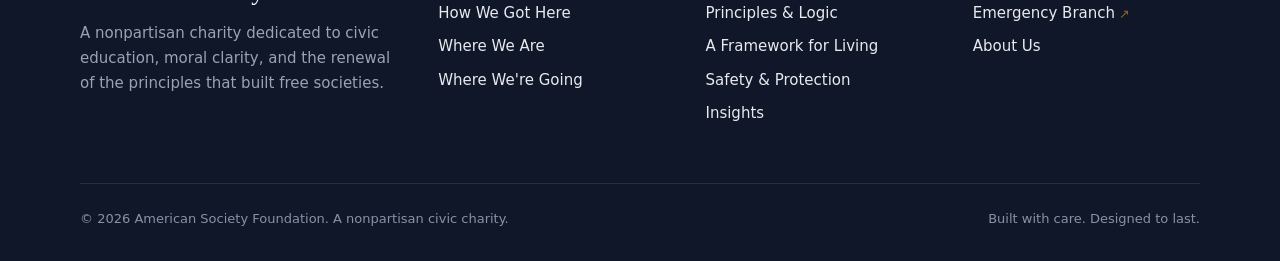
==== commit 65a580fe: "updating URLs" ====
--- a/index.html
+++ b/index.html
@@ -3,18 +3,17 @@
 <head>
   <meta charset="utf-8" />
   <meta name="viewport" content="width=device-width, initial-scale=1" />
-  <title>Civitas Foundation — Building a Better Society</title>
+  <title>American Society Foundation — Building a Better Society</title>
   <meta name="description" content="A nonpartisan charity dedicated to civic education, moral clarity, and the renewal of the principles that built free societies. History, government, virtue, and personal responsibility — clearly explained." />
   <meta name="theme-color" content="#0f1729" />
-  <link rel="canonical" href="https://example.org/" />
-  <link rel="icon" href="data:image/svg+xml,%3Csvg xmlns='http://www.w3.org/2000/svg' viewBox='0 0 32 32'%3E%3Crect width='32' height='32' fill='%230f1729'/%3E%3Ctext x='16' y='22' text-anchor='middle' font-family='Georgia,serif' font-size='18' fill='%23b8893c'%3EC%3C/text%3E%3C/svg%3E" />
+  <link rel="canonical" href="https://better-society.org/" />
   <link rel="stylesheet" href="css/styles.css" />
-
+  <link rel="icon" href="data:image/svg+xml,%3Csvg xmlns='http://www.w3.org/2000/svg' viewBox='0 0 32 32'%3E%3Crect width='32' height='32' fill='%230f1729'/%3E%3Ctext x='16' y='26' text-anchor='middle' font-family='Segoe UI Symbol, serif' font-size='28' fill='%23b8893c'%3E✠%3C/text%3E%3C/svg%3E" />
   <!-- Open Graph / Twitter -->
   <meta property="og:type" content="website" />
-  <meta property="og:title" content="Civitas Foundation — Building a Better Society" />
+  <meta property="og:title" content="American Society Foundation — Building a Better Society" />
   <meta property="og:description" content="Civic education, moral clarity, and the renewal of the principles that built free societies." />
-  <meta property="og:url" content="https://example.org/" />
+  <meta property="og:url" content="https://better-society.org/" />
   <meta name="twitter:card" content="summary_large_image" />
 
   <!-- JSON-LD: Organization -->
@@ -22,9 +21,9 @@
   {
     "@context": "https://schema.org",
     "@type": "NGO",
-    "name": "Civitas Foundation",
+    "name": "American Society Foundation",
     "description": "A nonpartisan charity dedicated to civic education, moral clarity, and the renewal of the principles that built free societies.",
-    "url": "https://example.org/",
+    "url": "https://better-society.org/",
     "sameAs": []
   }
   </script>
@@ -36,12 +35,12 @@
   <header class="site-header">
     <div class="container">
       <nav class="nav" aria-label="Primary">
-        <a class="brand" href="index.html" aria-label="Civitas Foundation home">
+        <a class="brand" href="index.html" aria-label="American Society Foundation home">
           <svg class="brand__mark" viewBox="0 0 32 32" aria-hidden="true">
             <rect width="32" height="32" rx="6" fill="#0f1729"/>
-            <text x="16" y="22" text-anchor="middle" font-family="Cormorant Garamond, Georgia, serif" font-size="18" fill="#b8893c" font-weight="600">C</text>
+            <text x="16" y="25" text-anchor="middle" font-family="Cormorant Garamond, Georgia, serif" font-size="28" fill="#b8893c" font-weight="200">✠</text>
           </svg>
-          <span data-site="name">Civitas Foundation</span>
+          <span data-site="name">American Society Foundation</span>
         </a>
         <button class="nav-toggle" aria-label="Toggle menu" aria-expanded="false" aria-controls="nav-links">
           <svg viewBox="0 0 24 24" fill="none" stroke="currentColor" stroke-width="2" stroke-linecap="round"><path d="M4 7h16M4 12h16M4 17h16"/></svg>
@@ -55,7 +54,7 @@
           <li><a href="living.html">Living Well</a></li>
           <li><a href="safety.html">Safety</a></li>
           <li><a href="articles.html">Insights</a></li>
-          <li><a class="nav-cta ext" data-emergency-link href="#">Emergency</a></li>
+          <li><a class="nav-cta ext" data-emergency-link href="https://emergency.better-society.org/">Emergency</a></li>
         </ul>
       </nav>
     </div>
@@ -206,7 +205,7 @@
     <div class="container">
       <div class="footer-grid">
         <div>
-          <div class="footer-brand" data-site="name">Civitas Foundation</div>
+          <div class="footer-brand" data-site="name">American Society Foundation</div>
           <p class="footer-tagline" data-site="description">Building a better society through civic education and moral clarity.</p>
         </div>
         <div class="footer-col">
@@ -229,13 +228,13 @@
         <div class="footer-col">
           <h4>Operations</h4>
           <ul>
-            <li><a class="ext" data-emergency-link href="#">Emergency Branch</a></li>
+            <li><a class="ext" data-emergency-link href="https://emergency.better-society.org/">Emergency Branch</a></li>
             <li><a href="about.html">About Us</a></li>
           </ul>
         </div>
       </div>
       <div class="footer-bottom">
-        <div>© <span id="year">2026</span> <span data-site="name">Civitas Foundation</span>. A nonpartisan civic charity.</div>
+        <div>© <span id="year">2026</span> <span data-site="name">American Society Foundation</span>. A nonpartisan civic charity.</div>
         <div>Built with care. Designed to last.</div>
       </div>
     </div>
--- a/css/styles.css
+++ b/css/styles.css
@@ -1,5 +1,5 @@
 /* ==========================================================================
-   Civitas Foundation — Design System
+   American Society Foundation — Design System
    Modern + classical. Apple-style restraint with civic gravity.
    ========================================================================== */
 
